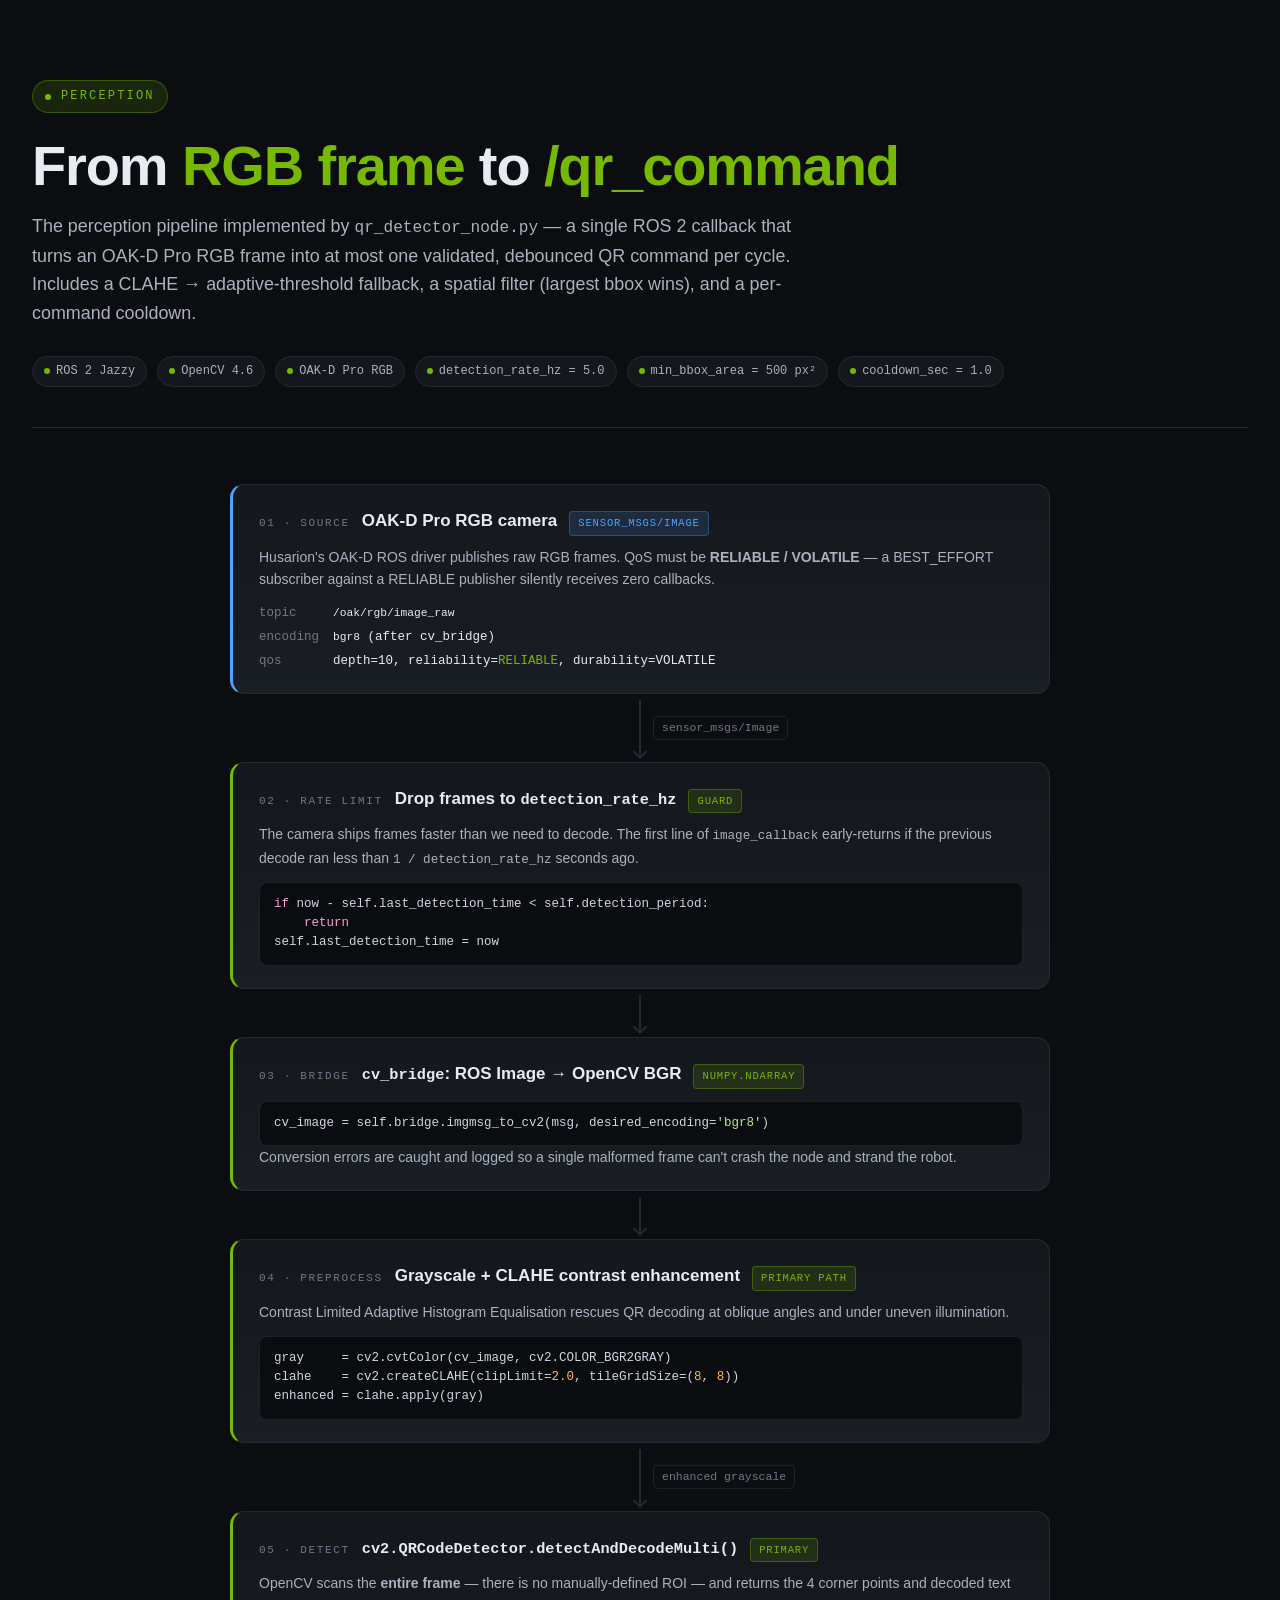
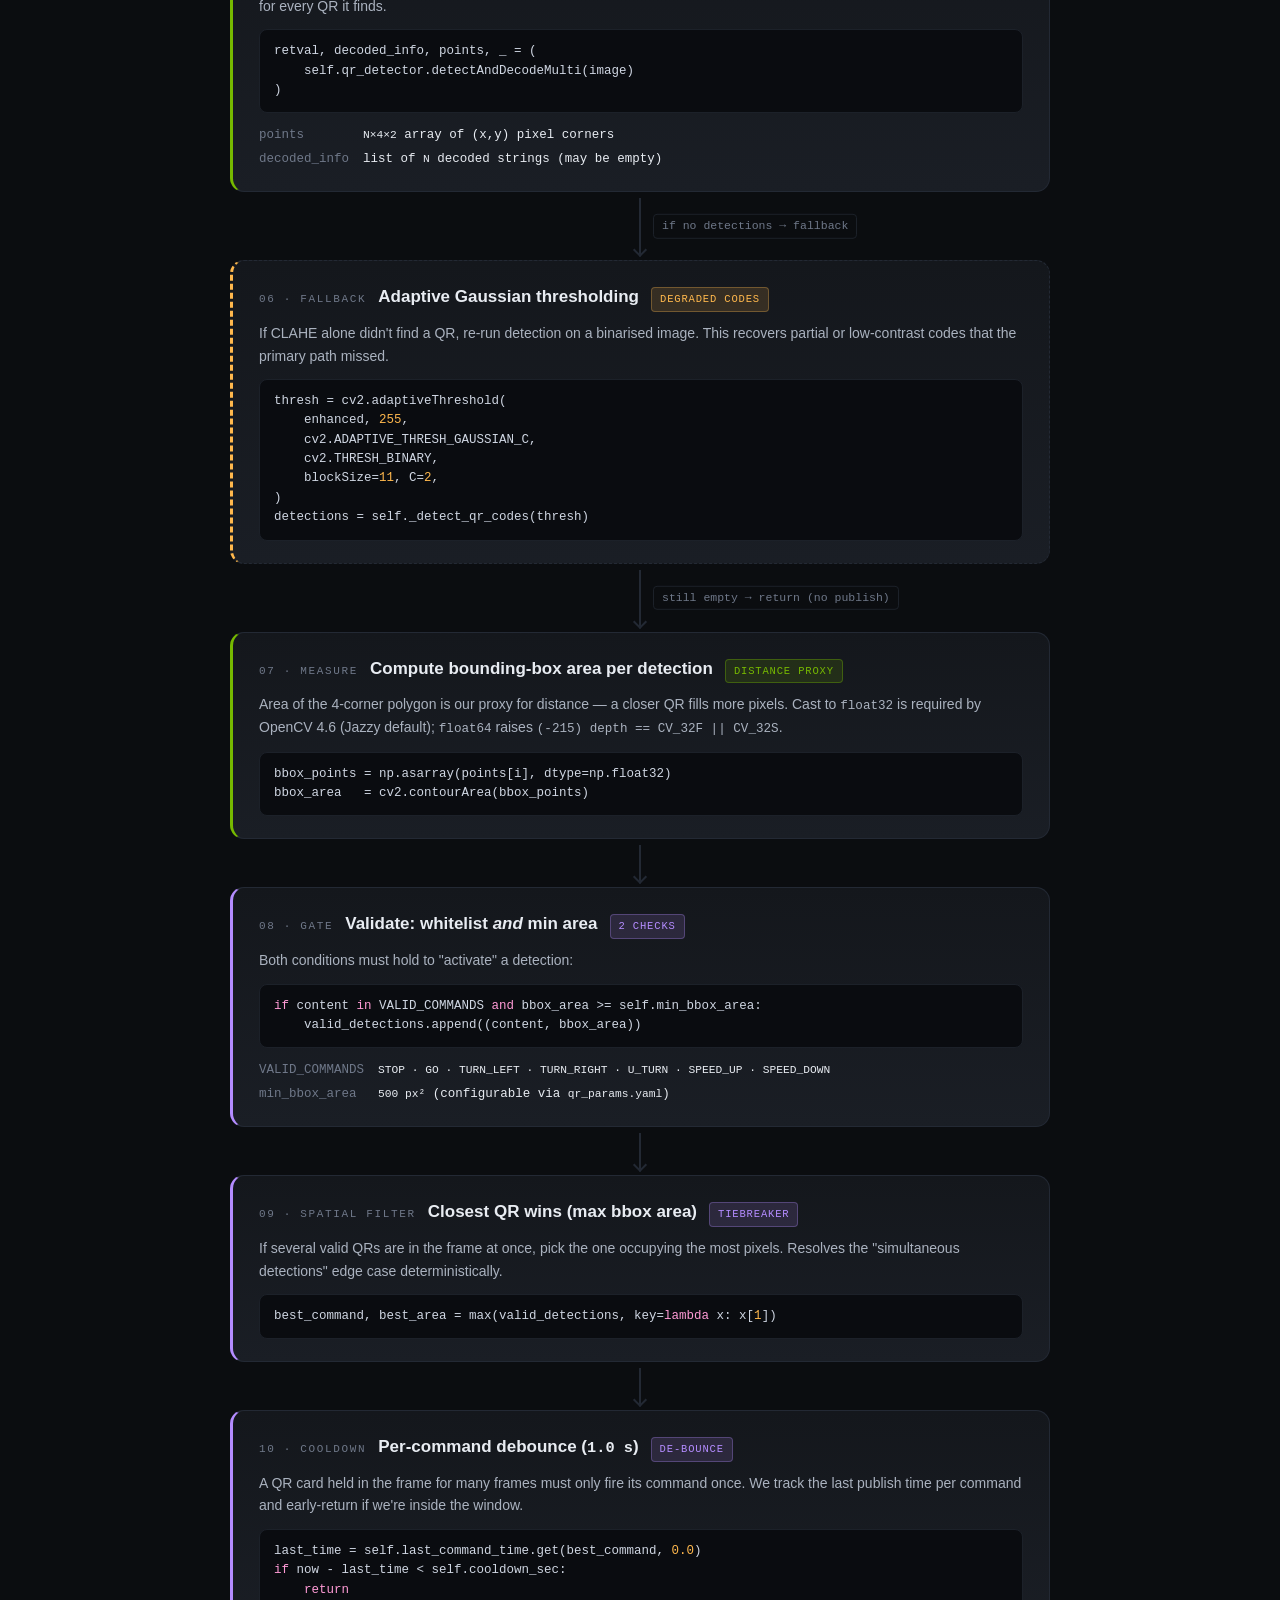
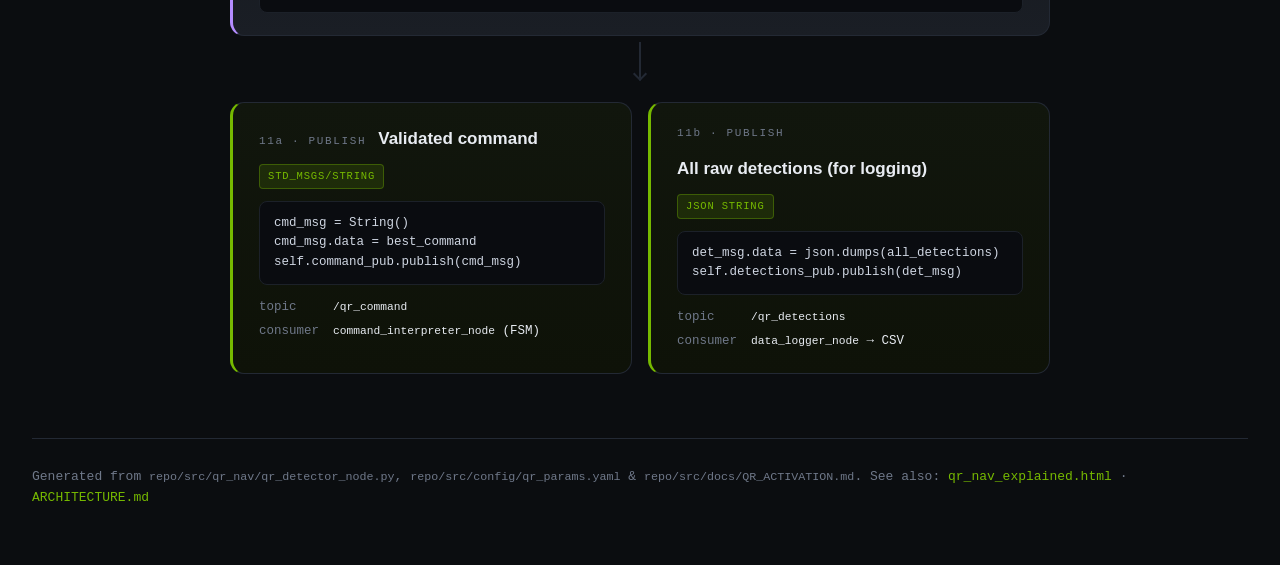
==== src/docs/perception_pipeline.html @ 72fb7a21 "Update QR detection parameters and enhance command interpreter recovery behavior Adjusted detection " ====
<!doctype html>
<html lang="en">
<head>
<meta charset="utf-8" />
<meta name="viewport" content="width=device-width,initial-scale=1" />
<title>qr_nav — Perception Pipeline</title>
<style>
  /* ---------- Design tokens (matched to qr_nav_explained.html) ---------- */
  :root {
    --bg:            #0b0d10;
    --bg-elev:       #14171c;
    --bg-elev-2:     #1a1e25;
    --line:          #232934;
    --line-soft:     #1c2129;
    --ink:           #e8ecf2;
    --ink-dim:       #aab2bf;
    --ink-mute:      #6f7889;
    --accent:        #76b900;
    --accent-soft:   rgba(118,185,0,0.14);
    --accent-line:   rgba(118,185,0,0.35);
    --blue:          #4ea3ff;
    --blue-soft:     rgba(78,163,255,0.14);
    --amber:         #ffb84d;
    --amber-soft:    rgba(255,184,77,0.14);
    --red:           #ff6b6b;
    --red-soft:      rgba(255,107,107,0.14);
    --violet:        #b48cff;
    --violet-soft:   rgba(180,140,255,0.14);
    --mono:          ui-monospace, "JetBrains Mono", "SF Mono", Menlo,
                     Consolas, "Liberation Mono", monospace;
    --sans:          -apple-system, BlinkMacSystemFont, "Segoe UI", Inter,
                     Roboto, "Helvetica Neue", Arial, sans-serif;
  }

  * { box-sizing: border-box; }
  html, body { margin: 0; padding: 0; }
  body {
    background: var(--bg);
    color: var(--ink);
    font-family: var(--sans);
    font-size: 15.5px;
    line-height: 1.6;
    -webkit-font-smoothing: antialiased;
    text-rendering: optimizeLegibility;
  }
  code { font-family: var(--mono); font-size: 0.9em; }

  /* ---------- Page frame ---------- */
  .wrap {
    max-width: 1280px;
    margin: 0 auto;
    padding: 0 32px;
  }
  .hero {
    padding: 80px 0 40px;
    border-bottom: 1px solid var(--line);
    margin-bottom: 48px;
  }
  .eyebrow {
    display: inline-flex; align-items: center; gap: 10px;
    font-family: var(--mono);
    font-size: 12px;
    letter-spacing: 0.18em;
    text-transform: uppercase;
    color: var(--accent);
    background: var(--accent-soft);
    border: 1px solid var(--accent-line);
    padding: 6px 12px;
    border-radius: 999px;
    margin-bottom: 24px;
  }
  .hero h1 {
    font-size: clamp(34px, 5vw, 56px);
    line-height: 1.05;
    letter-spacing: -0.02em;
    margin: 0 0 16px;
    font-weight: 700;
  }
  .hero h1 .accent { color: var(--accent); }
  .hero .lede {
    font-size: clamp(16px, 1.4vw, 19px);
    color: var(--ink-dim);
    max-width: 800px;
    margin: 0 0 28px;
  }
  .meta { display: flex; flex-wrap: wrap; gap: 10px; }
  .chip {
    display: inline-flex; align-items: center; gap: 6px;
    font-family: var(--mono);
    font-size: 12px;
    color: var(--ink-dim);
    background: var(--bg-elev);
    border: 1px solid var(--line);
    border-radius: 999px;
    padding: 5px 11px;
  }
  .chip .dot {
    width: 6px; height: 6px; border-radius: 50%;
    background: var(--accent);
  }

  /* ---------- Pipeline diagram ---------- */
  .pipeline {
    display: flex;
    flex-direction: column;
    align-items: center;
    gap: 0;
    padding: 8px 0 64px;
  }

  .stage {
    width: 100%;
    max-width: 820px;
    background: linear-gradient(180deg, var(--bg-elev) 0%, var(--bg-elev-2) 100%);
    border: 1px solid var(--line);
    border-radius: 14px;
    padding: 22px 26px;
    position: relative;
  }
  .stage + .arrow { margin: 6px 0; }
  .stage.kind-input    { border-left: 3px solid var(--blue);   }
  .stage.kind-process  { border-left: 3px solid var(--accent); }
  .stage.kind-fallback { border-left: 3px solid var(--amber); border-style: dashed; }
  .stage.kind-gate     { border-left: 3px solid var(--violet); }
  .stage.kind-publish  { border-left: 3px solid var(--accent); background: linear-gradient(180deg, #11160d 0%, #0e1208 100%); }

  .stage-head {
    display: flex; align-items: baseline; gap: 12px;
    margin-bottom: 10px; flex-wrap: wrap;
  }
  .stage-num {
    font-family: var(--mono);
    font-size: 11px;
    color: var(--ink-mute);
    letter-spacing: 0.15em;
  }
  .stage-title {
    font-size: 17px;
    font-weight: 600;
    color: var(--ink);
    margin: 0;
  }
  .tag {
    font-family: var(--mono);
    font-size: 10.5px;
    letter-spacing: 0.08em;
    text-transform: uppercase;
    padding: 3px 8px;
    border-radius: 4px;
    border: 1px solid transparent;
  }
  .tag.blue   { color: var(--blue);   background: var(--blue-soft);   border-color: rgba(78,163,255,0.3); }
  .tag.green  { color: var(--accent); background: var(--accent-soft); border-color: var(--accent-line); }
  .tag.amber  { color: var(--amber);  background: var(--amber-soft);  border-color: rgba(255,184,77,0.3); }
  .tag.violet { color: var(--violet); background: var(--violet-soft); border-color: rgba(180,140,255,0.3); }
  .tag.red    { color: var(--red);    background: var(--red-soft);    border-color: rgba(255,107,107,0.3); }

  .stage-body {
    color: var(--ink-dim);
    font-size: 14px;
  }
  .stage-body p { margin: 0 0 10px; }
  .stage-body p:last-child { margin-bottom: 0; }

  .snippet {
    margin: 12px 0 0;
    background: #0a0c10;
    border: 1px solid var(--line-soft);
    border-radius: 8px;
    padding: 12px 14px;
    overflow-x: auto;
    font-family: var(--mono);
    font-size: 12.5px;
    line-height: 1.55;
    color: #cfd6e2;
  }
  .snippet .kw { color: #ff9bd6; }
  .snippet .fn { color: #4ea3ff; }
  .snippet .str { color: #b8e986; }
  .snippet .num { color: #ffb84d; }
  .snippet .cm { color: var(--ink-mute); font-style: italic; }

  .kv {
    display: grid;
    grid-template-columns: max-content 1fr;
    gap: 4px 14px;
    margin-top: 12px;
    font-family: var(--mono);
    font-size: 12.5px;
  }
  .kv .k { color: var(--ink-mute); }
  .kv .v { color: var(--ink); }
  .kv .v .accent { color: var(--accent); }

  /* ---------- Arrows between stages ---------- */
  .arrow {
    width: 2px;
    height: 36px;
    background: var(--line);
    position: relative;
  }
  .arrow::after {
    content: "";
    position: absolute;
    bottom: -1px;
    left: 50%;
    transform: translateX(-50%) rotate(45deg);
    width: 8px; height: 8px;
    border-right: 2px solid var(--line);
    border-bottom: 2px solid var(--line);
  }
  .arrow.label {
    height: 56px;
  }
  .arrow .lbl {
    position: absolute;
    left: 14px;
    top: 50%;
    transform: translateY(-50%);
    font-family: var(--mono);
    font-size: 11.5px;
    color: var(--ink-mute);
    white-space: nowrap;
    background: var(--bg);
    padding: 2px 8px;
    border: 1px solid var(--line-soft);
    border-radius: 4px;
  }

  /* ---------- Branch (fallback) ---------- */
  .branch {
    width: 100%;
    max-width: 820px;
    display: grid;
    grid-template-columns: 1fr 1fr;
    gap: 16px;
    align-items: stretch;
  }
  .branch .stage { max-width: none; }

  .branch-merge {
    width: 100%;
    max-width: 820px;
    display: flex;
    justify-content: center;
    position: relative;
    height: 36px;
  }
  .branch-merge::before,
  .branch-merge::after {
    content: "";
    position: absolute;
    top: 0;
    width: 50%;
    height: 18px;
    border-bottom: 2px solid var(--line);
  }
  .branch-merge::before { left: 0;  border-right: 2px solid var(--line); border-bottom-right-radius: 12px; }
  .branch-merge::after  { right: 0; border-left:  2px solid var(--line); border-bottom-left-radius: 12px; }
  .branch-merge .down {
    position: absolute;
    bottom: -1px;
    left: 50%;
    transform: translateX(-50%) rotate(45deg);
    width: 8px; height: 8px;
    border-right: 2px solid var(--line);
    border-bottom: 2px solid var(--line);
  }

  /* ---------- Output fan-out ---------- */
  .outputs {
    width: 100%;
    max-width: 820px;
    display: grid;
    grid-template-columns: 1fr 1fr;
    gap: 16px;
    margin-top: 18px;
  }
  .outputs .stage { max-width: none; }

  /* ---------- Footer ---------- */
  .footer {
    border-top: 1px solid var(--line);
    padding: 28px 0 56px;
    color: var(--ink-mute);
    font-size: 13px;
    font-family: var(--mono);
  }
  .footer a { color: var(--accent); text-decoration: none; }
  .footer a:hover { text-decoration: underline; }

  /* ---------- Responsive ---------- */
  @media (max-width: 720px) {
    .branch, .outputs { grid-template-columns: 1fr; }
    .wrap { padding: 0 20px; }
    .hero { padding: 56px 0 32px; }
  }
</style>
</head>
<body>

<div class="wrap">

  <!-- ============================== HERO ============================== -->
  <header class="hero">
    <span class="eyebrow"><span class="dot" style="width:6px;height:6px;border-radius:50%;background:var(--accent);"></span> perception</span>
    <h1>From <span class="accent">RGB frame</span> to <span class="accent">/qr_command</span></h1>
    <p class="lede">
      The perception pipeline implemented by
      <code>qr_detector_node.py</code> &mdash; a single ROS&nbsp;2 callback that
      turns an OAK-D Pro RGB frame into at most one validated, debounced QR
      command per cycle. Includes a CLAHE&nbsp;&rarr;&nbsp;adaptive-threshold
      fallback, a spatial filter (largest bbox wins), and a per-command
      cooldown.
    </p>
    <div class="meta">
      <span class="chip"><span class="dot"></span>ROS 2 Jazzy</span>
      <span class="chip"><span class="dot"></span>OpenCV 4.6</span>
      <span class="chip"><span class="dot"></span>OAK-D Pro RGB</span>
      <span class="chip"><span class="dot"></span>detection_rate_hz = 5.0</span>
      <span class="chip"><span class="dot"></span>min_bbox_area = 500 px²</span>
      <span class="chip"><span class="dot"></span>cooldown_sec = 1.0</span>
    </div>
  </header>

  <!-- ============================ PIPELINE ============================ -->
  <section class="pipeline">

    <!-- 1. Source -->
    <div class="stage kind-input">
      <div class="stage-head">
        <span class="stage-num">01 · SOURCE</span>
        <h3 class="stage-title">OAK-D Pro RGB camera</h3>
        <span class="tag blue">sensor_msgs/Image</span>
      </div>
      <div class="stage-body">
        <p>Husarion's OAK-D ROS driver publishes raw RGB frames. QoS must
          be <strong>RELIABLE / VOLATILE</strong> &mdash; a BEST_EFFORT
          subscriber against a RELIABLE publisher silently receives zero
          callbacks.</p>
        <div class="kv">
          <span class="k">topic</span><span class="v"><code>/oak/rgb/image_raw</code></span>
          <span class="k">encoding</span><span class="v"><code>bgr8</code> (after cv_bridge)</span>
          <span class="k">qos</span><span class="v">depth=10, reliability=<span class="accent">RELIABLE</span>, durability=VOLATILE</span>
        </div>
      </div>
    </div>

    <div class="arrow label"><span class="lbl">sensor_msgs/Image</span></div>

    <!-- 2. Rate gate -->
    <div class="stage kind-process">
      <div class="stage-head">
        <span class="stage-num">02 · RATE LIMIT</span>
        <h3 class="stage-title">Drop frames to <code>detection_rate_hz</code></h3>
        <span class="tag green">guard</span>
      </div>
      <div class="stage-body">
        <p>The camera ships frames faster than we need to decode. The first
          line of <code>image_callback</code> early-returns if the previous
          decode ran less than <code>1 / detection_rate_hz</code> seconds ago.</p>
<pre class="snippet"><span class="kw">if</span> now - self.last_detection_time &lt; self.detection_period:
    <span class="kw">return</span>
self.last_detection_time = now</pre>
      </div>
    </div>

    <div class="arrow"></div>

    <!-- 3. cv_bridge -->
    <div class="stage kind-process">
      <div class="stage-head">
        <span class="stage-num">03 · BRIDGE</span>
        <h3 class="stage-title"><code>cv_bridge</code>: ROS Image &rarr; OpenCV BGR</h3>
        <span class="tag green">numpy.ndarray</span>
      </div>
      <div class="stage-body">
<pre class="snippet">cv_image = self.bridge.imgmsg_to_cv2(msg, desired_encoding=<span class="str">'bgr8'</span>)</pre>
        <p>Conversion errors are caught and logged so a single malformed
          frame can't crash the node and strand the robot.</p>
      </div>
    </div>

    <div class="arrow"></div>

    <!-- 4. Preprocess -->
    <div class="stage kind-process">
      <div class="stage-head">
        <span class="stage-num">04 · PREPROCESS</span>
        <h3 class="stage-title">Grayscale + CLAHE contrast enhancement</h3>
        <span class="tag green">primary path</span>
      </div>
      <div class="stage-body">
        <p>Contrast Limited Adaptive Histogram Equalisation rescues QR
          decoding at oblique angles and under uneven illumination.</p>
<pre class="snippet">gray     = cv2.cvtColor(cv_image, cv2.COLOR_BGR2GRAY)
clahe    = cv2.createCLAHE(clipLimit=<span class="num">2.0</span>, tileGridSize=(<span class="num">8</span>, <span class="num">8</span>))
enhanced = clahe.apply(gray)</pre>
      </div>
    </div>

    <div class="arrow label"><span class="lbl">enhanced grayscale</span></div>

    <!-- 5. Primary detection -->
    <div class="stage kind-process">
      <div class="stage-head">
        <span class="stage-num">05 · DETECT</span>
        <h3 class="stage-title"><code>cv2.QRCodeDetector.detectAndDecodeMulti()</code></h3>
        <span class="tag green">primary</span>
      </div>
      <div class="stage-body">
        <p>OpenCV scans the <strong>entire frame</strong> &mdash; there is no
          manually-defined ROI &mdash; and returns the 4 corner points and
          decoded text for every QR it finds.</p>
<pre class="snippet">retval, decoded_info, points, _ = (
    self.qr_detector.detectAndDecodeMulti(image)
)</pre>
        <div class="kv">
          <span class="k">points</span><span class="v"><code>N&times;4&times;2</code> array of (x,y) pixel corners</span>
          <span class="k">decoded_info</span><span class="v">list of <code>N</code> decoded strings (may be empty)</span>
        </div>
      </div>
    </div>

    <!-- Branch into fallback -->
    <div class="arrow label"><span class="lbl">if no detections &rarr; fallback</span></div>

    <!-- 6. Fallback -->
    <div class="stage kind-fallback">
      <div class="stage-head">
        <span class="stage-num">06 · FALLBACK</span>
        <h3 class="stage-title">Adaptive Gaussian thresholding</h3>
        <span class="tag amber">degraded codes</span>
      </div>
      <div class="stage-body">
        <p>If CLAHE alone didn't find a QR, re-run detection on a binarised
          image. This recovers partial or low-contrast codes that the primary
          path missed.</p>
<pre class="snippet">thresh = cv2.adaptiveThreshold(
    enhanced, <span class="num">255</span>,
    cv2.ADAPTIVE_THRESH_GAUSSIAN_C,
    cv2.THRESH_BINARY,
    blockSize=<span class="num">11</span>, C=<span class="num">2</span>,
)
detections = self._detect_qr_codes(thresh)</pre>
      </div>
    </div>

    <div class="arrow label"><span class="lbl">still empty &rarr; return (no publish)</span></div>

    <!-- 7. Per-detection bbox area -->
    <div class="stage kind-process">
      <div class="stage-head">
        <span class="stage-num">07 · MEASURE</span>
        <h3 class="stage-title">Compute bounding-box area per detection</h3>
        <span class="tag green">distance proxy</span>
      </div>
      <div class="stage-body">
        <p>Area of the 4-corner polygon is our proxy for distance &mdash; a
          closer QR fills more pixels. Cast to <code>float32</code> is
          required by OpenCV 4.6 (Jazzy default); <code>float64</code>
          raises <code>(-215) depth == CV_32F || CV_32S</code>.</p>
<pre class="snippet">bbox_points = np.asarray(points[i], dtype=np.float32)
bbox_area   = cv2.contourArea(bbox_points)</pre>
      </div>
    </div>

    <div class="arrow"></div>

    <!-- 8. Validation gate -->
    <div class="stage kind-gate">
      <div class="stage-head">
        <span class="stage-num">08 · GATE</span>
        <h3 class="stage-title">Validate: whitelist <em>and</em> min area</h3>
        <span class="tag violet">2 checks</span>
      </div>
      <div class="stage-body">
        <p>Both conditions must hold to "activate" a detection:</p>
<pre class="snippet"><span class="kw">if</span> content <span class="kw">in</span> VALID_COMMANDS <span class="kw">and</span> bbox_area &gt;= self.min_bbox_area:
    valid_detections.append((content, bbox_area))</pre>
        <div class="kv">
          <span class="k">VALID_COMMANDS</span><span class="v"><code>STOP · GO · TURN_LEFT · TURN_RIGHT · U_TURN · SPEED_UP · SPEED_DOWN</code></span>
          <span class="k">min_bbox_area</span><span class="v"><code>500 px²</code> (configurable via <code>qr_params.yaml</code>)</span>
        </div>
      </div>
    </div>

    <div class="arrow"></div>

    <!-- 9. Spatial filter -->
    <div class="stage kind-gate">
      <div class="stage-head">
        <span class="stage-num">09 · SPATIAL FILTER</span>
        <h3 class="stage-title">Closest QR wins (max bbox area)</h3>
        <span class="tag violet">tiebreaker</span>
      </div>
      <div class="stage-body">
        <p>If several valid QRs are in the frame at once, pick the one
          occupying the most pixels. Resolves the "simultaneous detections"
          edge case deterministically.</p>
<pre class="snippet">best_command, best_area = max(valid_detections, key=<span class="kw">lambda</span> x: x[<span class="num">1</span>])</pre>
      </div>
    </div>

    <div class="arrow"></div>

    <!-- 10. Cooldown -->
    <div class="stage kind-gate">
      <div class="stage-head">
        <span class="stage-num">10 · COOLDOWN</span>
        <h3 class="stage-title">Per-command debounce (<code>1.0 s</code>)</h3>
        <span class="tag violet">de-bounce</span>
      </div>
      <div class="stage-body">
        <p>A QR card held in the frame for many frames must only fire its
          command once. We track the last publish time per command and
          early-return if we're inside the window.</p>
<pre class="snippet">last_time = self.last_command_time.get(best_command, <span class="num">0.0</span>)
<span class="kw">if</span> now - last_time &lt; self.cooldown_sec:
    <span class="kw">return</span></pre>
      </div>
    </div>

    <div class="arrow"></div>

    <!-- 11. Publish fan-out -->
    <div class="outputs">
      <div class="stage kind-publish">
        <div class="stage-head">
          <span class="stage-num">11a · PUBLISH</span>
          <h3 class="stage-title">Validated command</h3>
          <span class="tag green">std_msgs/String</span>
        </div>
        <div class="stage-body">
<pre class="snippet">cmd_msg = String()
cmd_msg.data = best_command
self.command_pub.publish(cmd_msg)</pre>
          <div class="kv">
            <span class="k">topic</span><span class="v"><code>/qr_command</code></span>
            <span class="k">consumer</span><span class="v"><code>command_interpreter_node</code> (FSM)</span>
          </div>
        </div>
      </div>

      <div class="stage kind-publish">
        <div class="stage-head">
          <span class="stage-num">11b · PUBLISH</span>
          <h3 class="stage-title">All raw detections (for logging)</h3>
          <span class="tag green">JSON string</span>
        </div>
        <div class="stage-body">
<pre class="snippet">det_msg.data = json.dumps(all_detections)
self.detections_pub.publish(det_msg)</pre>
          <div class="kv">
            <span class="k">topic</span><span class="v"><code>/qr_detections</code></span>
            <span class="k">consumer</span><span class="v"><code>data_logger_node</code> &rarr; CSV</span>
          </div>
        </div>
      </div>
    </div>

  </section>

  <!-- =========================== FOOTER =========================== -->
  <footer class="footer">
    Generated from <code>repo/src/qr_nav/qr_detector_node.py</code>,
    <code>repo/src/config/qr_params.yaml</code> &amp;
    <code>repo/src/docs/QR_ACTIVATION.md</code>.
    See also: <a href="qr_nav_explained.html">qr_nav_explained.html</a> &middot;
    <a href="ARCHITECTURE.md">ARCHITECTURE.md</a>
  </footer>

</div>

</body>
</html>
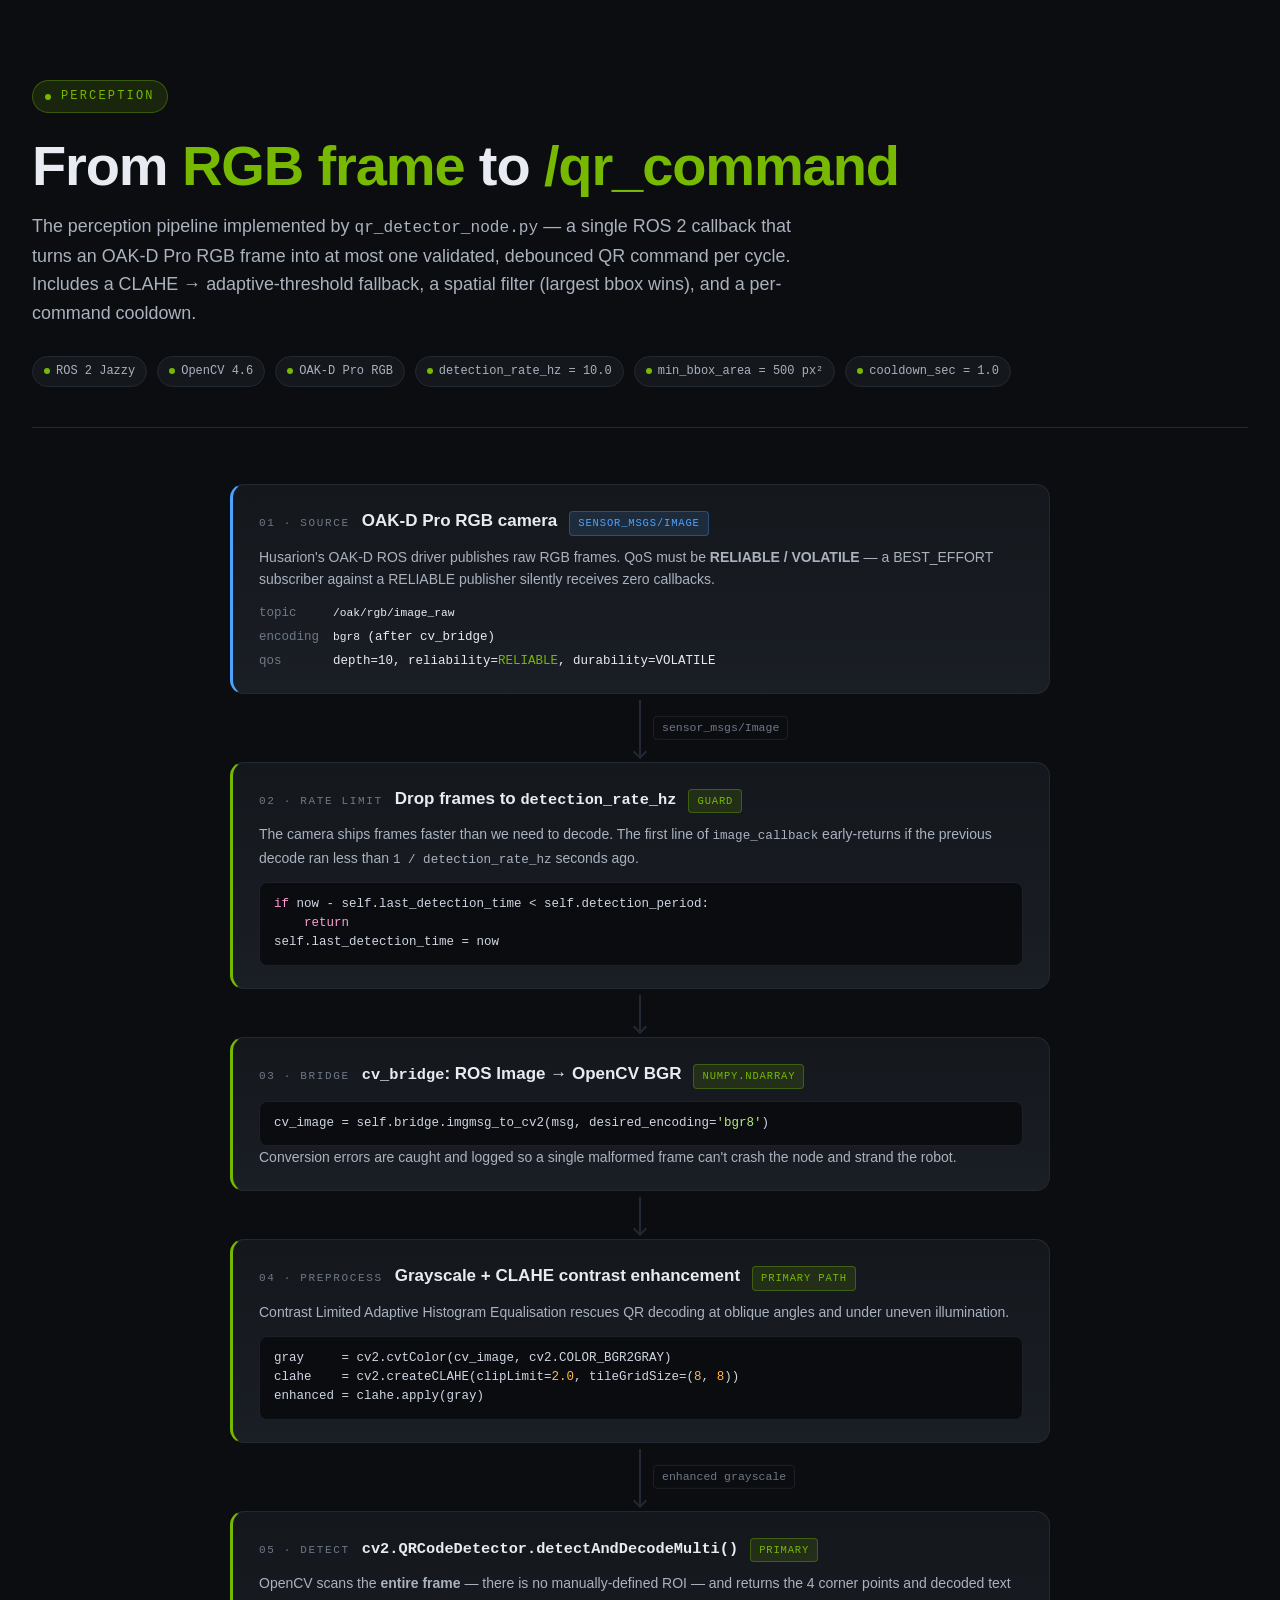
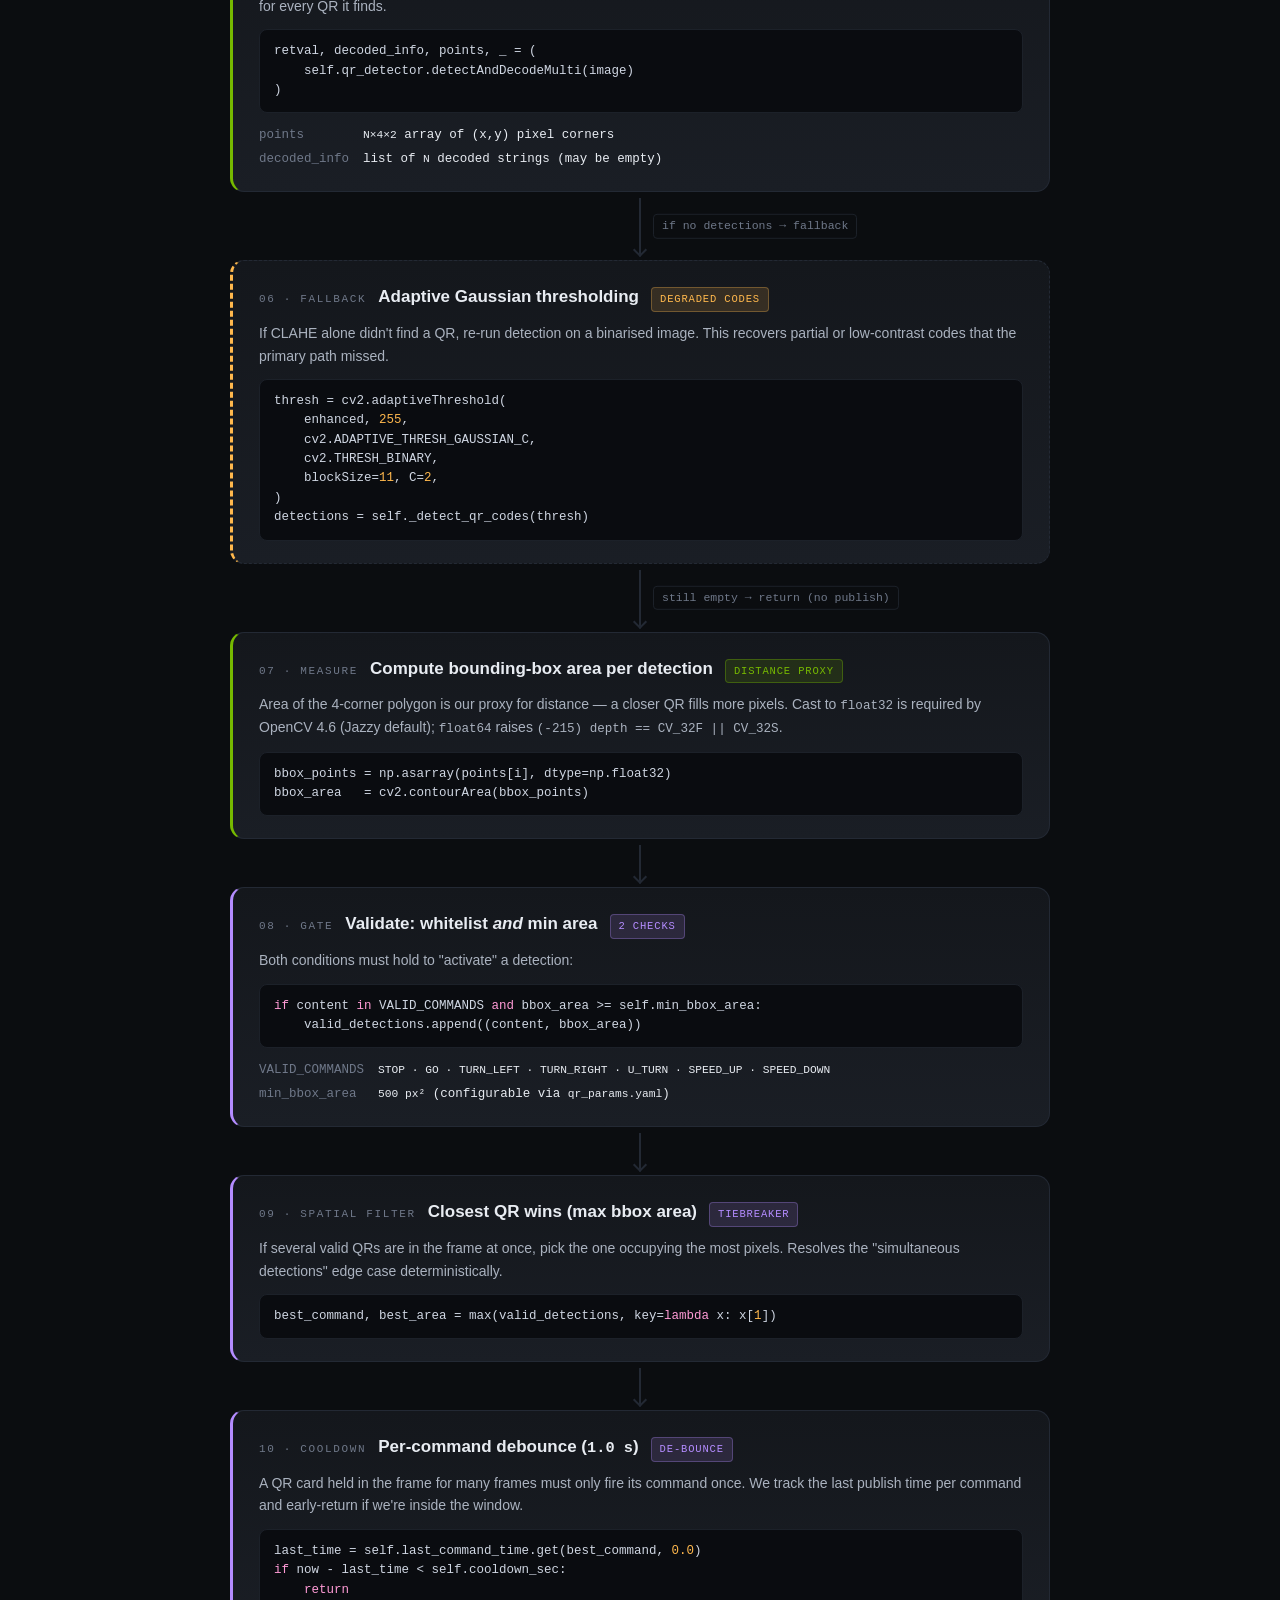
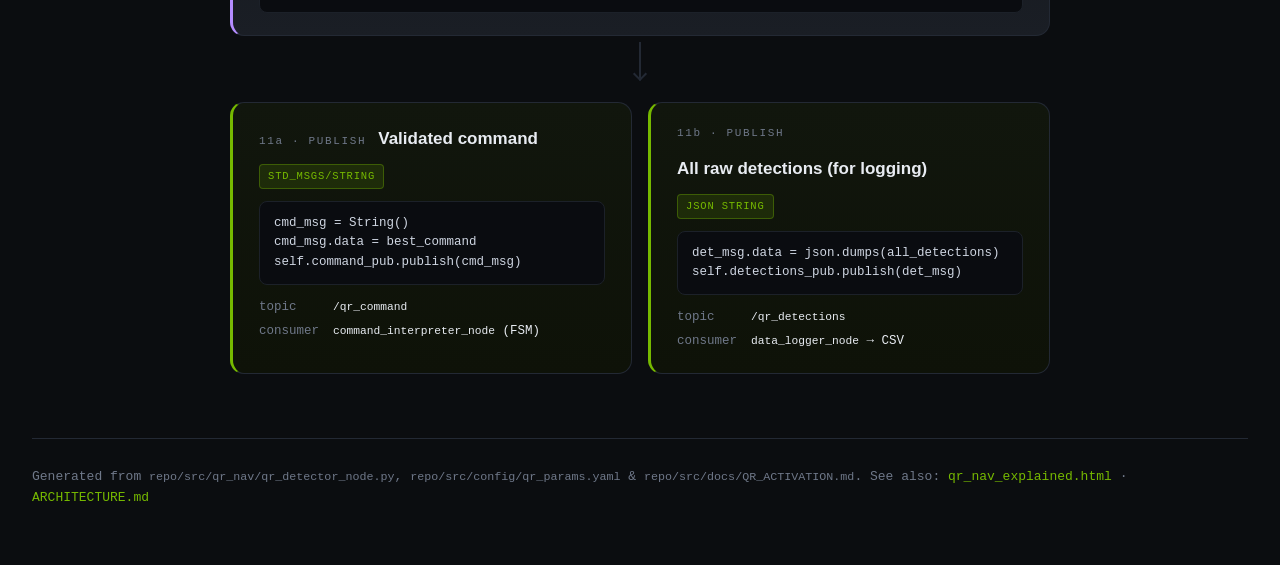
==== commit 66d89f59: "doublecheck: README" ====
--- a/src/docs/perception_pipeline.html
+++ b/src/docs/perception_pipeline.html
@@ -317,7 +317,7 @@
       <span class="chip"><span class="dot"></span>ROS 2 Jazzy</span>
       <span class="chip"><span class="dot"></span>OpenCV 4.6</span>
       <span class="chip"><span class="dot"></span>OAK-D Pro RGB</span>
-      <span class="chip"><span class="dot"></span>detection_rate_hz = 5.0</span>
+      <span class="chip"><span class="dot"></span>detection_rate_hz = 10.0</span>
       <span class="chip"><span class="dot"></span>min_bbox_area = 500 px²</span>
       <span class="chip"><span class="dot"></span>cooldown_sec = 1.0</span>
     </div>
